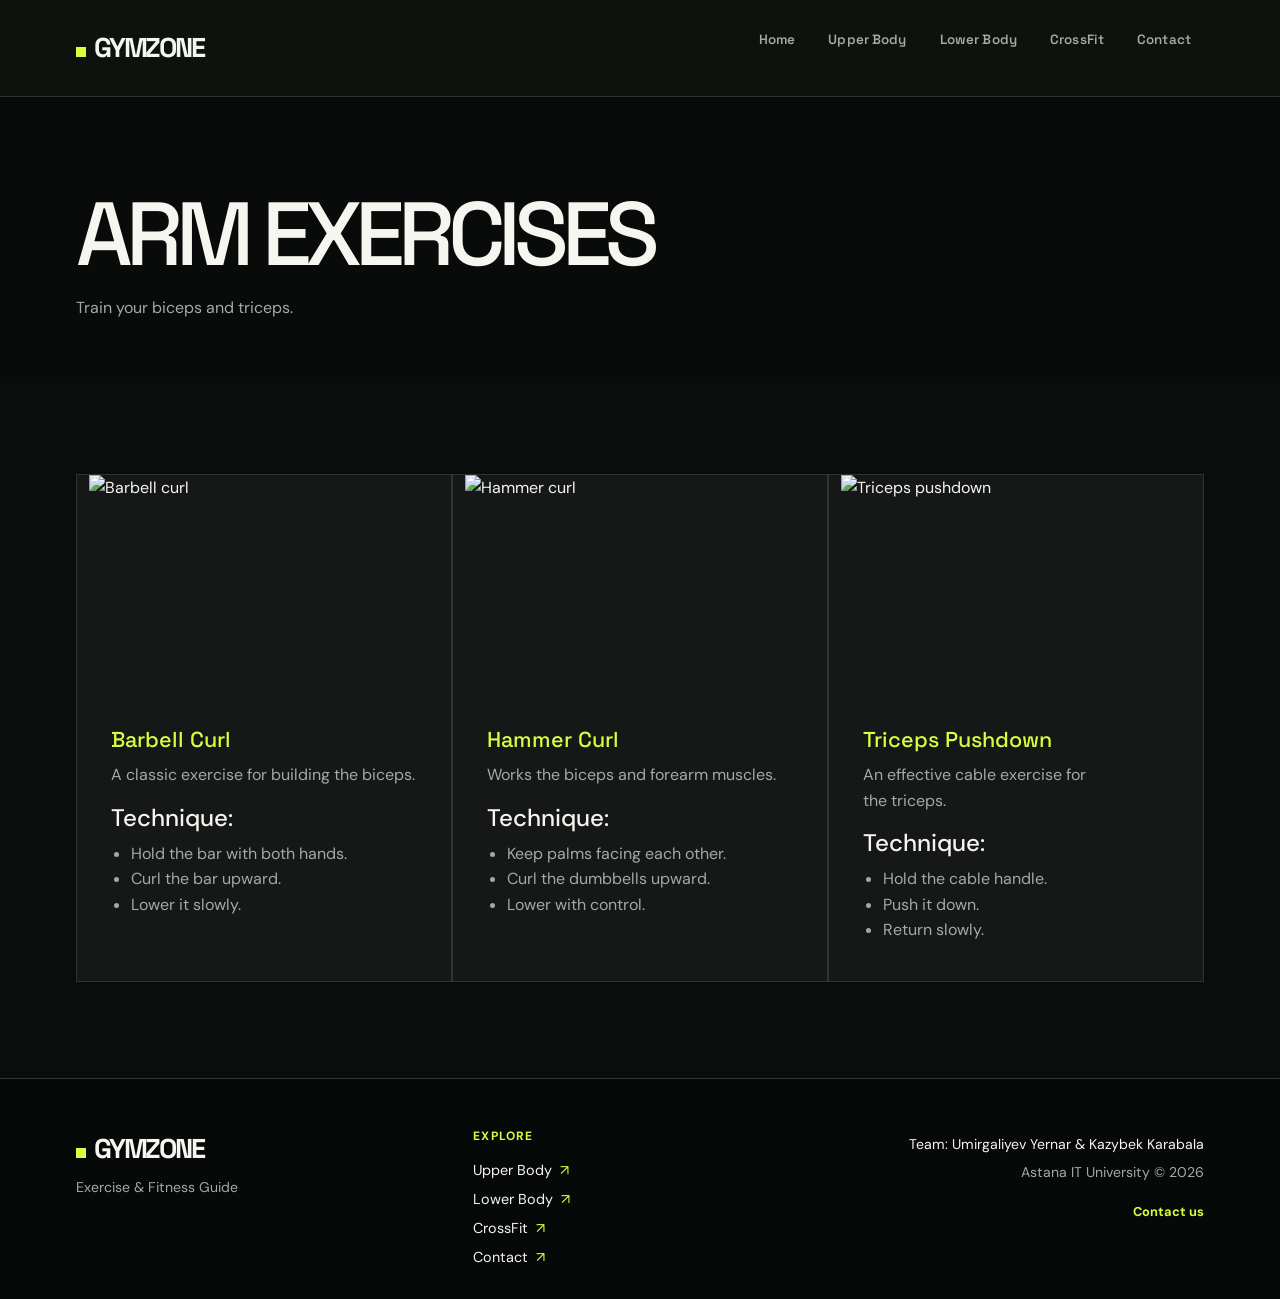
==== arms.html @ 1d73096d "Test-1 for assignment-3" ====
<!DOCTYPE html>
<html lang="en">
<head>
    <meta charset="UTF-8">
    <meta name="viewport" content="width=device-width, initial-scale=1.0">
    <title>Arm Exercises</title>
    <link href="https://cdn.jsdelivr.net/npm/bootstrap@5.3.3/dist/css/bootstrap.min.css" rel="stylesheet">
    <link rel="stylesheet" href="css/style.css">
</head>
<body>
<a class="skip-link" href="#main-content">Skip to main content</a>
<header id="main-header">
    <div class="container header-content">
        <a href="index.html" class="logo">GYMZONE</a>
        <nav>
            <ul class="nav-menu">
                <li><a href="index.html">Home</a></li>
                <li><a href="upper.html">Upper Body</a></li>
                <li><a href="lower.html">Lower Body</a></li>
                <li><a href="crossfit.html">CrossFit</a></li>
                <li><a href="contact.html">Contact</a></li>
            </ul>
        </nav>
    </div>
</header>
<main id="main-content">
    <section class="page-title">
        <div class="container">
            <h1>ARM EXERCISES</h1>
            <p>Train your biceps and triceps.</p>
        </div>
    </section>
    <section class="section">
        <div class="container">
            <div class="card-grid row g-4">
                <article class="exercise-card">
                    <img src="images/Barbell Curl.gif"
                         alt="Barbell curl">
                    <div class="exercise-content">
                        <h3>Barbell Curl</h3>
                        <p>
                            A classic exercise for
                            building the biceps.
                        </p>
                        <h4>Technique:</h4>
                        <ul>
                            <li>Hold the bar with both hands.</li>
                            <li>Curl the bar upward.</li>
                            <li>Lower it slowly.</li>
                        </ul>
                    </div>
                </article>
                <article class="exercise-card">
                    <img src="images/Hammer Curl.gif"
                         alt="Hammer curl">
                    <div class="exercise-content">
                        <h3>Hammer Curl</h3>
                        <p>
                            Works the biceps and
                            forearm muscles.
                        </p>
                        <h4>Technique:</h4>
                        <ul>
                            <li>Keep palms facing each other.</li>
                            <li>Curl the dumbbells upward.</li>
                            <li>Lower with control.</li>
                        </ul>
                    </div>
                </article>
                <article class="exercise-card">
                    <img src="images/Triceps Pushdown.gif"
                         alt="Triceps pushdown">
                    <div class="exercise-content">
                        <h3>Triceps Pushdown</h3>
                        <p>
                            An effective cable exercise
                            for the triceps.
                        </p>
                        <h4>Technique:</h4>
                        <ul>
                            <li>Hold the cable handle.</li>
                            <li>Push it down.</li>
                            <li>Return slowly.</li>
                        </ul>
                    </div>
                </article>
            </div>
        </div>
    </section>
</main>
<footer id="main-footer">
    <div class="container footer-content">
        <div class="footer-brand"><a href="index.html" class="logo">GYMZONE</a><p>Exercise &amp; Fitness Guide</p></div>
        <div class="footer-links"><a href="upper.html">Upper Body</a><a href="lower.html">Lower Body</a><a href="crossfit.html">CrossFit</a><a href="contact.html">Contact</a></div>
        <div class="footer-team"><p>Team: Umirgaliyev Yernar &amp; Kazybek Karabala</p><p>Astana IT University &copy; 2026</p><a class="footer-contact" href="mailto:ernarface12@gmail.com">Contact us</a></div>
    </div>
</footer>
</body>
</html>
---- css/style.css ----
@import url('https://fonts.googleapis.com/css2?family=DM+Sans:wght@400;500;600;700&family=Space+Grotesk:wght@500;600;700&display=swap');

:root {
    --paper: #0b0d0c;
    --surface: #151817;
    --ink: #f4f6ef;
    --muted: #a4aaa3;
    --line: #2e3530;
    --orange: #d7ff3f;
    --orange-dark: #b7e51d;
    --green: #202720;
    color-scheme: dark;
}

* { box-sizing: border-box; margin: 0; padding: 0; }
html { scroll-behavior: smooth; }
body { overflow-x: hidden; background: var(--paper); color: var(--ink); font-family: "DM Sans", sans-serif; line-height: 1.6; }
h1, h2, h3, .logo, .btn, .nav-menu a, .workout-table th, .sidebar-label, .card-button, #contact-form button { font-family: "Space Grotesk", sans-serif; }
h1, h2, h3, p { text-wrap: pretty; }
a { color: inherit; text-decoration: none; }
a:hover { color: var(--orange-dark); }
img { display: block; width: 100%; height: auto; }

.skip-link { position: absolute; top: 10px; left: 10px; z-index: 10; padding: 8px 12px; background: var(--orange); color: #fff; transform: translateY(-160%); }
.skip-link:focus { transform: translateY(0); }
a:focus-visible, button:focus-visible, input:focus-visible, select:focus-visible, textarea:focus-visible { outline: 3px solid var(--orange); outline-offset: 3px; }
.container { width: min(90%, 1180px); max-width: none; margin: 0 auto; }

.page-layout { display: grid; min-height: 100vh; grid-template-columns: 240px minmax(0, 1fr); grid-template-rows: auto 1fr auto; grid-template-areas: "header header" "sidebar main" "footer footer"; }
.site-header, #main-header { grid-area: header; position: relative; z-index: 2; padding: 21px 0; border-bottom: 1px solid var(--line); background: rgba(15, 18, 16, 0.96); }
.header-content { display: flex; align-items: center; justify-content: space-between; gap: 28px; }
.logo { color: var(--ink); font-size: 1.7rem; font-weight: 700; letter-spacing: -0.08em; }
.logo::before { display: inline-block; width: 10px; height: 10px; margin-right: 8px; background: var(--orange); content: ""; }
.nav-menu { display: flex; flex-wrap: wrap; justify-content: flex-end; gap: 7px; list-style: none; }
.nav-menu a { display: block; padding: 7px 12px; border: 1px solid transparent; border-radius: 999px; color: var(--muted); font-size: 0.84rem; font-weight: 600; letter-spacing: 0.01em; transition: color 180ms ease, border-color 180ms ease, background-color 180ms ease; }
.nav-menu a:hover, .nav-menu a:focus-visible { border-color: var(--line); background: var(--surface); color: var(--ink); }

.sidebar { grid-area: sidebar; padding: 38px 25px; border-right: 1px solid var(--line); background: #121613; color: var(--ink); }
.sidebar-label { color: var(--orange); font-size: 0.72rem; font-weight: 700; letter-spacing: 0.12em; }
.sidebar h2 { margin: 18px 0 13px; font-size: 1.75rem; line-height: 1.08; }
.sidebar > p:not(.sidebar-label) { color: var(--muted); font-size: 0.9rem; }
.sidebar-nav { display: flex; flex-direction: column; gap: 4px; margin-top: 30px; }
.sidebar-nav a { padding: 11px 0; border-bottom: 1px solid var(--line); color: var(--ink); font-size: 0.9rem; }
.sidebar-nav a::after { float: right; content: "↗"; color: var(--orange); }
.site-main { grid-area: main; min-width: 0; }

.hero { min-height: 580px; display: flex; align-items: center; background: #090b0a; color: var(--ink); }
.hero-content { display: grid; grid-template-columns: minmax(0, 0.9fr) minmax(320px, 1.1fr); align-items: center; gap: clamp(35px, 6vw, 90px); }
.hero h1 { max-width: 520px; margin-bottom: 22px; color: var(--ink); font-size: clamp(3.4rem, 7vw, 6.8rem); line-height: 0.92; letter-spacing: -0.08em; }
.hero p { max-width: 410px; margin-bottom: 30px; color: var(--muted); font-size: 1.05rem; }
.hero img { max-height: 540px; aspect-ratio: 4 / 5; border: 10px solid #202720; object-fit: cover; object-position: center; }
.btn { display: inline-flex; align-items: center; gap: 15px; padding: 13px 18px; background: var(--orange); color: #fff; font-size: 0.9rem; font-weight: 700; transition: background-color 180ms ease, transform 180ms ease; }
.btn::after { content: "↘"; font-size: 1.1rem; }
.btn:hover { background: var(--orange-dark); color: #fff; transform: translateY(-2px); }

.section { padding: clamp(58px, 8vw, 96px) 0; }
.section-title { margin-bottom: 35px; color: var(--ink); font-size: clamp(2rem, 4vw, 3.25rem); line-height: 1; letter-spacing: -0.07em; text-align: left; }
.card-grid { display: flex; flex-wrap: wrap; row-gap: 25px; margin-right: 0; margin-left: 0; }
.card-grid > .card:not([class*="col-"]) { flex: 1 1 30%; }
.card { display: flex; flex-direction: column; overflow: hidden; border: 1px solid var(--line); border-radius: 0; background: var(--surface); transition: border-color 180ms ease, transform 180ms ease, box-shadow 180ms ease; }
.card:hover { border-color: var(--orange); box-shadow: 8px 8px 0 rgba(215, 255, 63, 0.12); transform: translateY(-5px); }
.card img { height: 210px; object-fit: cover; }
.card-content { display: flex; flex: 1; flex-direction: column; align-items: flex-start; padding: 23px; }
.card h3 { margin-bottom: 8px; font-size: 1.35rem; }
.card p, .page-title p, .team-intro, .contact-copy { color: var(--muted); }
.card-button { margin-top: auto; padding-top: 20px; color: var(--orange-dark); font-size: 0.78rem; font-weight: 700; letter-spacing: 0.04em; text-transform: uppercase; }

.motivation, .team-section, .contact-section { background: #111512; }
.motivation { text-align: left; }
.motivation img { max-width: 760px; height: 330px; margin: 0 0 28px; object-fit: cover; }
.motivation h2 { max-width: 850px; color: var(--ink); font-size: clamp(1.8rem, 3.5vw, 3rem); line-height: 1.05; letter-spacing: -0.06em; }
.motivation p { margin-top: 15px; color: var(--orange-dark); font-weight: 700; }
.team-intro { max-width: 600px; margin: -14px 0 34px; }
.team-grid { display: grid; grid-template-columns: repeat(2, minmax(0, 1fr)); gap: 25px; max-width: 900px; }
.team-card { display: grid; grid-template-columns: 100px 1fr; align-items: center; gap: 20px; padding: 22px; border: 1px solid var(--line); background: var(--surface); }
.team-card h3 { font-size: 1.25rem; }
.team-card p { color: var(--muted); font-size: 0.88rem; }
.team-card .team-role { margin: 3px 0 8px; color: var(--orange); font-weight: 700; }
.profile-img { width: 100px; height: 100px; border: 4px solid var(--orange); object-fit: cover; }
.team-link, .footer-contact { display: inline-block; margin-top: 12px; color: var(--orange); font-size: 0.8rem; font-weight: 700; }

.gallery-section { background: var(--paper); }
.gallery { display: grid; grid-template-columns: repeat(3, minmax(0, 1fr)); gap: 15px; }
.gallery-item { position: relative; min-height: 220px; overflow: hidden; background: var(--ink); }
.gallery-item img { height: 100%; min-height: 220px; object-fit: cover; opacity: 0.86; transition: opacity 180ms ease, transform 180ms ease; }
.gallery-item figcaption { position: absolute; right: 0; bottom: 0; left: 0; padding: 14px; background: linear-gradient(transparent, rgba(24, 33, 30, 0.9)); color: #fff; font-family: "Space Grotesk", sans-serif; font-weight: 600; }
.gallery-item:hover img { opacity: 1; transform: scale(1.04); }

.page-title { padding: clamp(58px, 8vw, 95px) 0 42px; background: #090b0a; color: var(--ink); }
.page-title h1 { color: var(--ink); font-size: clamp(3rem, 7vw, 6rem); line-height: 0.95; letter-spacing: -0.08em; }
.page-title p { margin-top: 18px; color: var(--muted); }
.exercise-card { display: flex; flex: 1 1 30%; flex-direction: column; overflow: hidden; border: 1px solid var(--line); background: var(--surface); }
.exercise-card img { height: 230px; object-fit: cover; }
.exercise-card:hover { border-color: var(--orange); }
.exercise-content { flex: 1; padding: 22px; }
.exercise-content h3 { margin-bottom: 9px; color: var(--orange); font-size: 1.35rem; }
.exercise-content p, .exercise-content ul { color: var(--muted); }
.exercise-content ul { padding-left: 20px; }

.workout-table { width: 100%; margin-top: 30px; border-collapse: collapse; background: var(--surface); font-variant-numeric: tabular-nums; }
.workout-table th, .workout-table td { padding: 14px; border: 1px solid var(--line); text-align: left; }
.workout-table th { background: var(--orange); color: #10130f; font-size: 0.78rem; letter-spacing: 0.04em; text-transform: uppercase; }
.contact-grid { align-items: start; }
.contact-title { margin-bottom: 18px; }
.contact-subtitle { margin-top: 28px; color: var(--green); font-size: 1.35rem; }
.steps-list { margin: 12px 0 22px; padding-left: 24px; color: var(--muted); }
.steps-list li { padding: 4px 0; }

#contact-form { display: flex; flex-direction: column; gap: 9px; padding: clamp(22px, 4vw, 36px); border: 1px solid var(--line); border-radius: 0; background: var(--surface); }
#contact-form h2 { margin-bottom: 10px; color: var(--orange); font-size: 1.8rem; }
#contact-form label { margin-top: 5px; color: var(--ink); font-size: 0.88rem; font-weight: 700; }
#contact-form input, #contact-form select, #contact-form textarea { width: 100%; padding: 11px 12px; border: 1px solid var(--line); border-radius: 0; background: #0b0d0c; color: var(--ink); font: inherit; }
#contact-form input:focus, #contact-form select:focus, #contact-form textarea:focus { border-color: var(--orange); box-shadow: 0 0 0 3px rgba(215, 255, 63, 0.14); }
#contact-form button { margin-top: 12px; padding: 13px 18px; border: 0; border-radius: 0; background: var(--orange); color: #fff; cursor: pointer; font-size: 0.9rem; font-weight: 700; transition: background-color 180ms ease, transform 180ms ease; }
#contact-form button:hover { background: var(--orange-dark); transform: translateY(-2px); }

#main-footer { grid-area: footer; margin-top: 0; padding: 48px 0 30px; border-top: 1px solid var(--line); background: #070908; color: var(--ink); }
.footer-content { display: grid; grid-template-columns: 1.3fr 1fr 1.5fr; align-items: start; gap: 36px; }
.footer-brand .logo { color: var(--ink); }
.footer-brand p, .footer-content p { margin: 6px 0; color: var(--muted); font-size: 0.88rem; }
.footer-links { display: flex; flex-direction: column; gap: 6px; }
.footer-links::before { margin-bottom: 7px; color: var(--orange); content: "Explore"; font-size: 0.75rem; font-weight: 700; letter-spacing: 0.1em; text-transform: uppercase; }
.footer-links a { color: var(--ink); font-size: 0.9rem; }
.footer-links a::after { margin-left: 8px; color: var(--orange); content: "↗"; }
.footer-team { text-align: right; }
.footer-team p:first-child { color: var(--ink); }
.footer-contact, .team-link { color: var(--orange); }

@media (prefers-reduced-motion: reduce) {
    *, *::before, *::after { scroll-behavior: auto !important; transition-duration: 0.01ms !important; animation-duration: 0.01ms !important; animation-iteration-count: 1 !important; }
}

@media (max-width: 800px) {
    .page-layout { grid-template-columns: 1fr; grid-template-rows: auto auto 1fr auto; grid-template-areas: "header" "sidebar" "main" "footer"; }
    .sidebar { padding: 28px 5%; border-right: 0; border-bottom: 1px solid rgba(255, 255, 255, 0.2); }
    .sidebar-nav { flex-direction: row; flex-wrap: wrap; gap: 18px; margin-top: 18px; }
    .sidebar-nav a { border-bottom: 0; }
    .hero { min-height: auto; padding: 75px 0; }
    .hero-content { grid-template-columns: 1fr; }
    .hero img { max-width: 580px; aspect-ratio: 16 / 10; }
    .team-grid, .footer-content { grid-template-columns: 1fr; }
    .gallery { grid-template-columns: repeat(2, minmax(0, 1fr)); }
    .card-grid > .card:not([class*="col-"]) { flex-basis: 100%; }
    .footer-team { text-align: left; }
}

@media (max-width: 520px) {
    .header-content { align-items: flex-start; flex-direction: column; gap: 12px; }
    .nav-menu { justify-content: flex-start; gap: 2px; }
    .nav-menu a { padding: 6px 8px; font-size: 0.76rem; }
    .hero { padding: 58px 0; }
    .hero h1 { font-size: 3.5rem; }
    .hero img { border-width: 6px; }
    .gallery { grid-template-columns: 1fr; }
    .team-card { grid-template-columns: 1fr; }
    .profile-img { width: 84px; height: 84px; }
    .workout-table { font-size: 0.82rem; }
    .workout-table th, .workout-table td { padding: 10px 8px; }
}
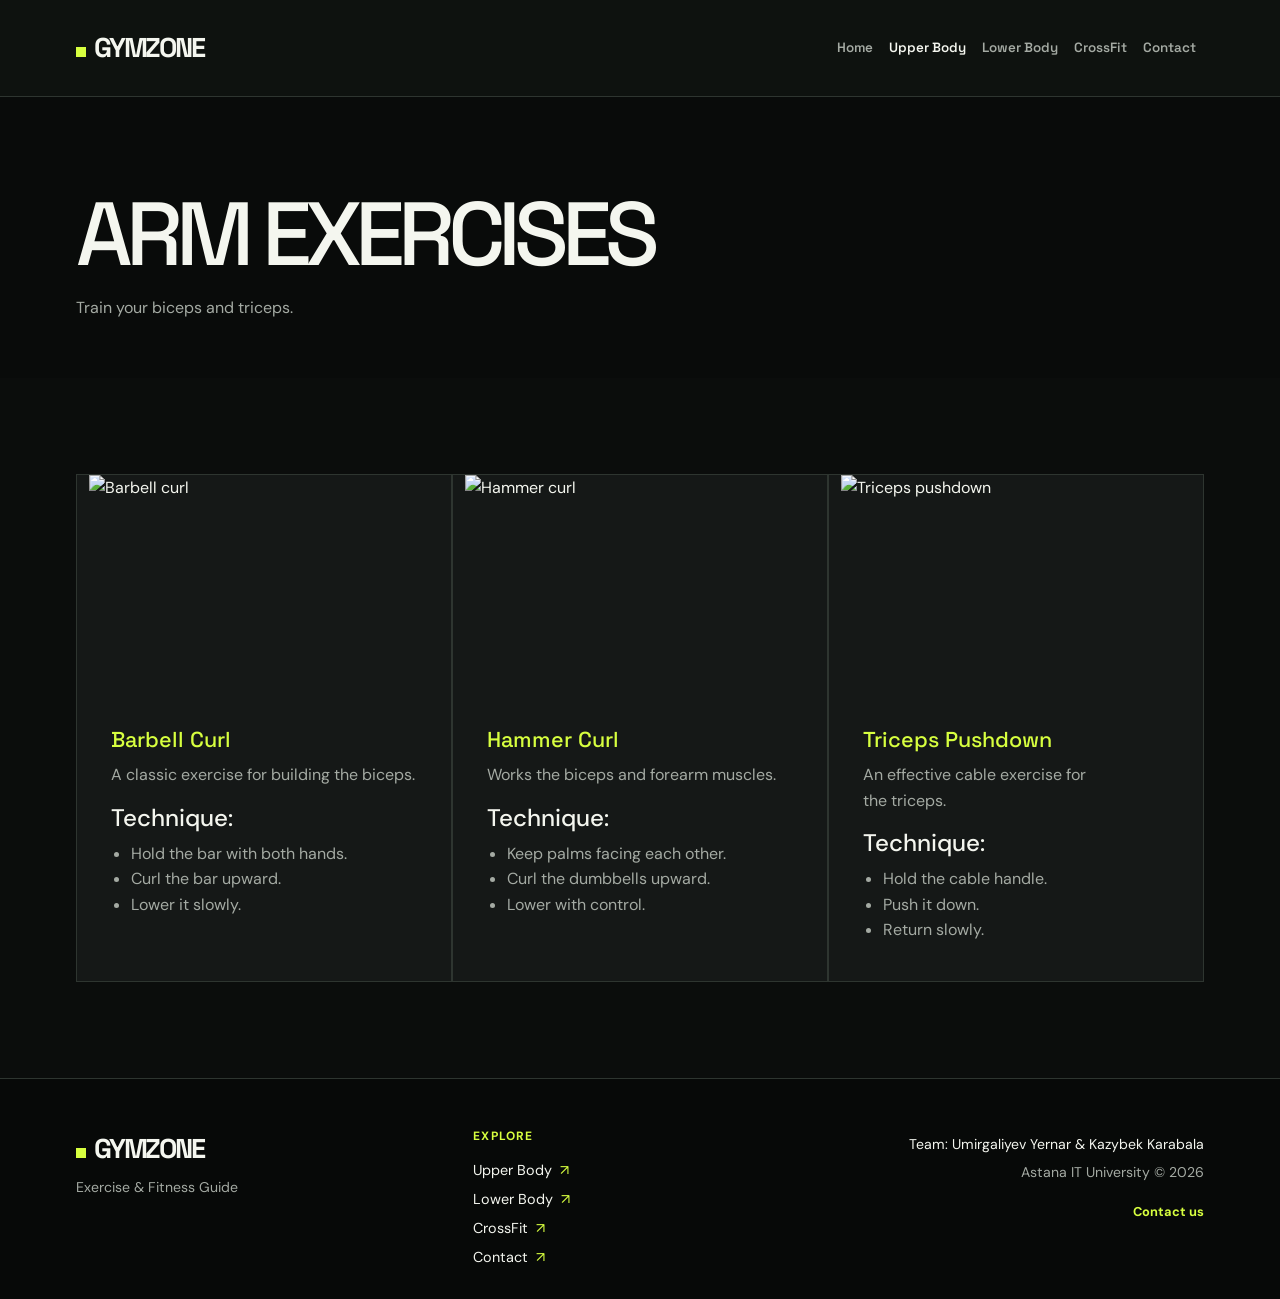
==== commit 23d43afa: "Test-2 for assignment-3" ====
--- a/arms.html
+++ b/arms.html
@@ -9,20 +9,7 @@
 </head>
 <body>
 <a class="skip-link" href="#main-content">Skip to main content</a>
-<header id="main-header">
-    <div class="container header-content">
-        <a href="index.html" class="logo">GYMZONE</a>
-        <nav>
-            <ul class="nav-menu">
-                <li><a href="index.html">Home</a></li>
-                <li><a href="upper.html">Upper Body</a></li>
-                <li><a href="lower.html">Lower Body</a></li>
-                <li><a href="crossfit.html">CrossFit</a></li>
-                <li><a href="contact.html">Contact</a></li>
-            </ul>
-        </nav>
-    </div>
-</header>
+<header id="main-header"><nav class="navbar navbar-expand-lg" aria-label="Main navigation"><div class="container"><a class="navbar-brand" href="index.html">GYMZONE</a><button class="navbar-toggler" type="button" data-bs-toggle="collapse" data-bs-target="#mainNavbar" aria-controls="mainNavbar" aria-expanded="false" aria-label="Toggle navigation"><span class="navbar-toggler-icon"></span></button><div class="collapse navbar-collapse" id="mainNavbar"><ul class="navbar-nav ms-auto"><li class="nav-item"><a class="nav-link" href="index.html">Home</a></li><li class="nav-item"><a class="nav-link active" aria-current="page" href="upper.html">Upper Body</a></li><li class="nav-item"><a class="nav-link" href="lower.html">Lower Body</a></li><li class="nav-item"><a class="nav-link" href="crossfit.html">CrossFit</a></li><li class="nav-item"><a class="nav-link" href="contact.html">Contact</a></li></ul></div></div></nav></header>
 <main id="main-content">
     <section class="page-title">
         <div class="container">
@@ -95,5 +82,6 @@
         <div class="footer-team"><p>Team: Umirgaliyev Yernar &amp; Kazybek Karabala</p><p>Astana IT University &copy; 2026</p><a class="footer-contact" href="mailto:ernarface12@gmail.com">Contact us</a></div>
     </div>
 </footer>
+<script src="https://cdn.jsdelivr.net/npm/bootstrap@5.3.3/dist/js/bootstrap.bundle.min.js"></script>
 </body>
 </html>
--- a/css/style.css
+++ b/css/style.css
@@ -126,6 +126,35 @@
 .footer-team p:first-child { color: var(--ink); }
 .footer-contact, .team-link { color: var(--orange); }
 
+/* Bootstrap components keep the GYMZONE visual language. */
+.navbar { --bs-navbar-color: var(--muted); --bs-navbar-hover-color: var(--ink); --bs-navbar-brand-color: var(--ink); --bs-navbar-brand-hover-color: var(--orange); --bs-navbar-toggler-border-color: var(--line); padding: 0; }
+.navbar-brand { color: var(--ink); font-family: "Space Grotesk", sans-serif; font-size: 1.7rem; font-weight: 700; letter-spacing: -0.08em; }
+.navbar-brand::before { display: inline-block; width: 10px; height: 10px; margin-right: 8px; background: var(--orange); content: ""; }
+.navbar .nav-link { color: var(--muted); font-family: "Space Grotesk", sans-serif; font-size: 0.84rem; font-weight: 600; }
+.navbar .nav-link:hover, .navbar .nav-link:focus-visible, .navbar .nav-link.active { color: var(--ink); }
+.navbar-toggler { padding: 6px 9px; }
+.navbar-toggler-icon { filter: invert(1); }
+.btn-primary { --bs-btn-color: #10130f; --bs-btn-bg: var(--orange); --bs-btn-border-color: var(--orange); --bs-btn-hover-color: #10130f; --bs-btn-hover-bg: var(--orange-dark); --bs-btn-hover-border-color: var(--orange-dark); }
+.btn-secondary { --bs-btn-color: var(--ink); --bs-btn-bg: var(--green); --bs-btn-border-color: var(--line); --bs-btn-hover-color: var(--ink); --bs-btn-hover-bg: #2b352b; --bs-btn-hover-border-color: var(--orange); }
+.btn-outline-primary { --bs-btn-color: var(--orange); --bs-btn-border-color: var(--orange); --bs-btn-hover-color: #10130f; --bs-btn-hover-bg: var(--orange); --bs-btn-hover-border-color: var(--orange); }
+.bootstrap-card { border: 1px solid var(--line); border-radius: 0; background: var(--surface); color: var(--ink); }
+.bootstrap-card .card-img-top { height: 180px; object-fit: cover; }
+.bootstrap-card .card-body { display: flex; flex-direction: column; }
+.bootstrap-card .btn { align-self: flex-start; margin-top: auto; }
+.carousel-shell { overflow: hidden; border: 1px solid var(--line); background: var(--surface); }
+.carousel-shell .carousel-item img { height: 420px; object-fit: cover; }
+.carousel-caption { right: 0; bottom: 0; left: 0; padding: 35px 20px 18px; background: linear-gradient(transparent, rgba(9, 11, 10, 0.9)); text-align: left; }
+.carousel-caption h3 { margin: 0; color: #fff; }
+
+/* Assignment 3 card group: this layout is intentionally not Bootstrap-driven. */
+.media-card-group { display: flex; flex-wrap: wrap; gap: 25px; }
+.media-card { display: flex; flex: 1 1 30%; flex-direction: column; min-width: 0; overflow: hidden; border: 1px solid var(--line); background: var(--surface); }
+.media-card img { height: 210px; object-fit: cover; }
+.media-card-content { display: flex; flex: 1; flex-direction: column; align-items: flex-start; padding: 23px; }
+.media-card-content h3 { margin-bottom: 8px; font-size: 1.35rem; }
+.media-card-content p { color: var(--muted); }
+.media-card-content .btn { margin-top: auto; }
+
 @media (prefers-reduced-motion: reduce) {
     *, *::before, *::after { scroll-behavior: auto !important; transition-duration: 0.01ms !important; animation-duration: 0.01ms !important; animation-iteration-count: 1 !important; }
 }
@@ -142,6 +171,10 @@
     .gallery { grid-template-columns: repeat(2, minmax(0, 1fr)); }
     .card-grid > .card:not([class*="col-"]) { flex-basis: 100%; }
     .footer-team { text-align: left; }
+    .media-card { flex-basis: calc(50% - 13px); }
+    .hero h1, .page-title h1 { font-size: clamp(2.8rem, 8vw, 4.8rem); }
+    .section-title { font-size: clamp(1.8rem, 5vw, 2.6rem); }
+    .carousel-shell .carousel-item img { height: 330px; }
 }
 
 @media (max-width: 520px) {
@@ -156,4 +189,8 @@
     .profile-img { width: 84px; height: 84px; }
     .workout-table { font-size: 0.82rem; }
     .workout-table th, .workout-table td { padding: 10px 8px; }
+    .media-card { flex-basis: 100%; }
+    .hero h1, .page-title h1 { font-size: 3rem; }
+    .section-title { font-size: 1.9rem; }
+    .carousel-shell .carousel-item img { height: 250px; }
 }
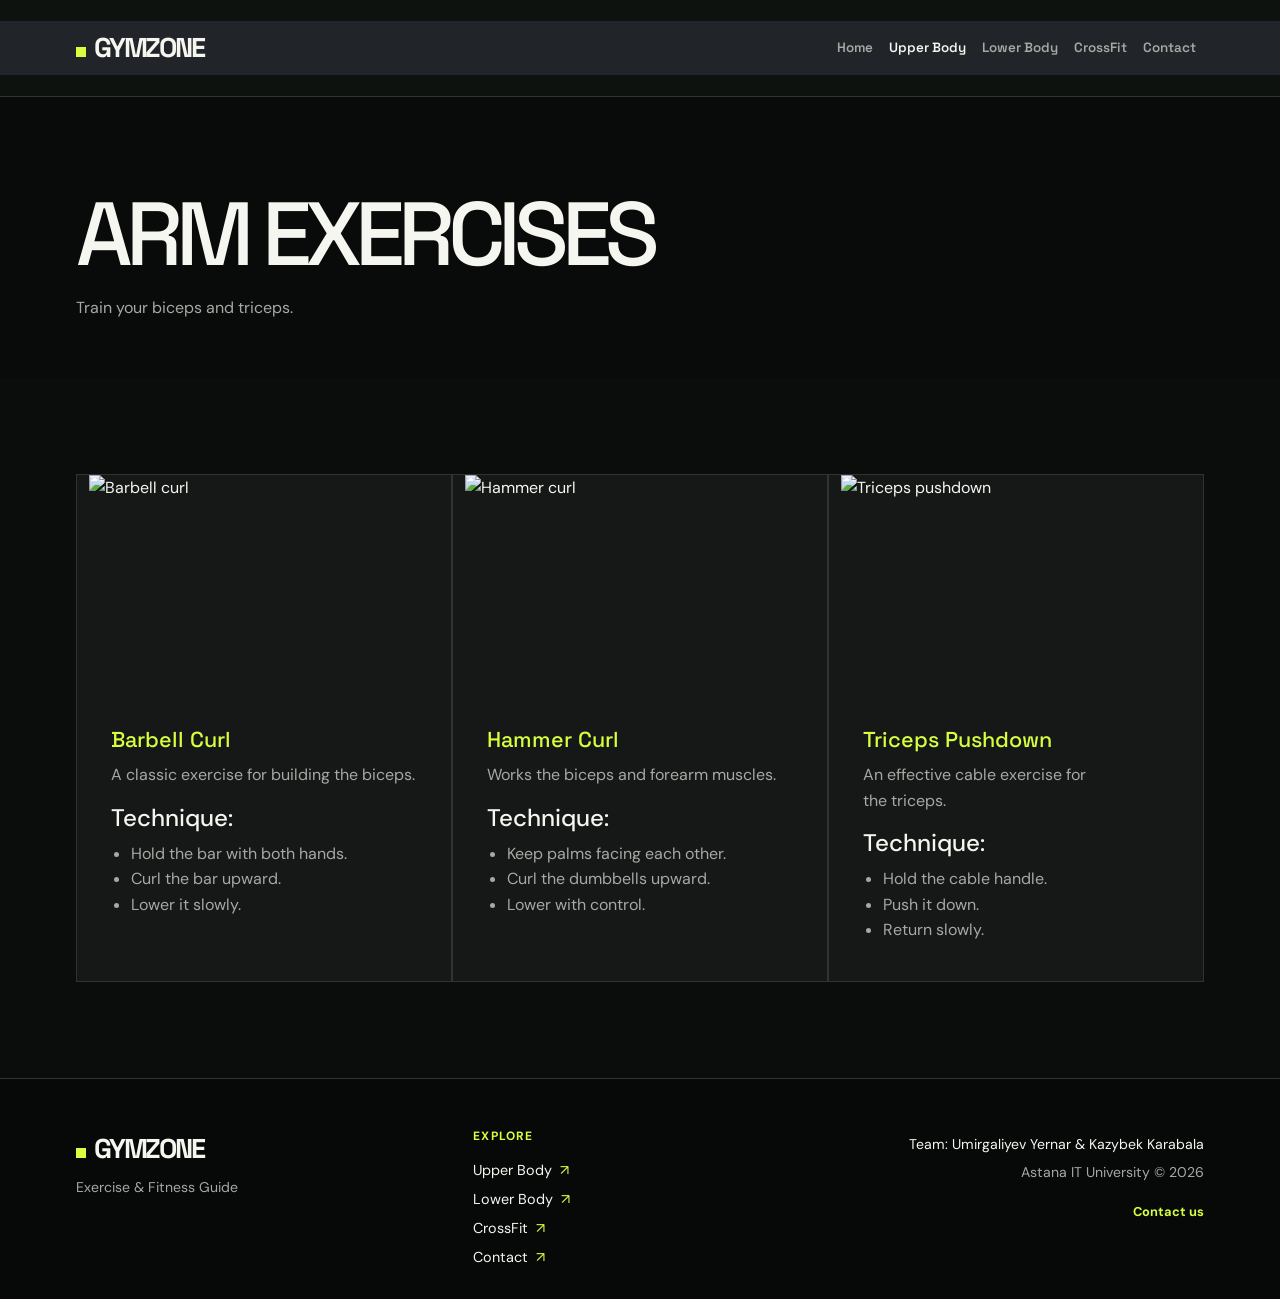
==== commit 7bc84b10: "Test-3 for assignment-3" ====
--- a/arms.html
+++ b/arms.html
@@ -4,12 +4,12 @@
     <meta charset="UTF-8">
     <meta name="viewport" content="width=device-width, initial-scale=1.0">
     <title>Arm Exercises</title>
-    <link href="https://cdn.jsdelivr.net/npm/bootstrap@5.3.3/dist/css/bootstrap.min.css" rel="stylesheet">
+    <link href="vendor/bootstrap/bootstrap.min.css" rel="stylesheet">
     <link rel="stylesheet" href="css/style.css">
 </head>
 <body>
 <a class="skip-link" href="#main-content">Skip to main content</a>
-<header id="main-header"><nav class="navbar navbar-expand-lg" aria-label="Main navigation"><div class="container"><a class="navbar-brand" href="index.html">GYMZONE</a><button class="navbar-toggler" type="button" data-bs-toggle="collapse" data-bs-target="#mainNavbar" aria-controls="mainNavbar" aria-expanded="false" aria-label="Toggle navigation"><span class="navbar-toggler-icon"></span></button><div class="collapse navbar-collapse" id="mainNavbar"><ul class="navbar-nav ms-auto"><li class="nav-item"><a class="nav-link" href="index.html">Home</a></li><li class="nav-item"><a class="nav-link active" aria-current="page" href="upper.html">Upper Body</a></li><li class="nav-item"><a class="nav-link" href="lower.html">Lower Body</a></li><li class="nav-item"><a class="nav-link" href="crossfit.html">CrossFit</a></li><li class="nav-item"><a class="nav-link" href="contact.html">Contact</a></li></ul></div></div></nav></header>
+<header id="main-header"><nav class="navbar navbar-expand-lg navbar-dark bg-dark" aria-label="Main navigation"><div class="container"><a class="navbar-brand" href="index.html">GYMZONE</a><button class="navbar-toggler" type="button" data-bs-toggle="collapse" data-bs-target="#mainNavbar" aria-controls="mainNavbar" aria-expanded="false" aria-label="Toggle navigation"><span class="navbar-toggler-icon"></span></button><div class="collapse navbar-collapse" id="mainNavbar"><ul class="navbar-nav ms-auto"><li class="nav-item"><a class="nav-link" href="index.html">Home</a></li><li class="nav-item"><a class="nav-link active" aria-current="page" href="upper.html">Upper Body</a></li><li class="nav-item"><a class="nav-link" href="lower.html">Lower Body</a></li><li class="nav-item"><a class="nav-link" href="crossfit.html">CrossFit</a></li><li class="nav-item"><a class="nav-link" href="contact.html">Contact</a></li></ul></div></div></nav></header>
 <main id="main-content">
     <section class="page-title">
         <div class="container">
@@ -82,6 +82,6 @@
         <div class="footer-team"><p>Team: Umirgaliyev Yernar &amp; Kazybek Karabala</p><p>Astana IT University &copy; 2026</p><a class="footer-contact" href="mailto:ernarface12@gmail.com">Contact us</a></div>
     </div>
 </footer>
-<script src="https://cdn.jsdelivr.net/npm/bootstrap@5.3.3/dist/js/bootstrap.bundle.min.js"></script>
+<script src="vendor/bootstrap/bootstrap.bundle.min.js"></script>
 </body>
 </html>
--- a/css/style.css
+++ b/css/style.css
@@ -21,7 +21,7 @@
 a:hover { color: var(--orange-dark); }
 img { display: block; width: 100%; height: auto; }
 
-.skip-link { position: absolute; top: 10px; left: 10px; z-index: 10; padding: 8px 12px; background: var(--orange); color: #fff; transform: translateY(-160%); }
+.skip-link { position: absolute; top: 10px; left: 10px; z-index: 10; padding: 8px 12px; background: var(--orange); color: #10130f; transform: translateY(-160%); }
 .skip-link:focus { transform: translateY(0); }
 a:focus-visible, button:focus-visible, input:focus-visible, select:focus-visible, textarea:focus-visible { outline: 3px solid var(--orange); outline-offset: 3px; }
 .container { width: min(90%, 1180px); max-width: none; margin: 0 auto; }
@@ -49,9 +49,9 @@
 .hero h1 { max-width: 520px; margin-bottom: 22px; color: var(--ink); font-size: clamp(3.4rem, 7vw, 6.8rem); line-height: 0.92; letter-spacing: -0.08em; }
 .hero p { max-width: 410px; margin-bottom: 30px; color: var(--muted); font-size: 1.05rem; }
 .hero img { max-height: 540px; aspect-ratio: 4 / 5; border: 10px solid #202720; object-fit: cover; object-position: center; }
-.btn { display: inline-flex; align-items: center; gap: 15px; padding: 13px 18px; background: var(--orange); color: #fff; font-size: 0.9rem; font-weight: 700; transition: background-color 180ms ease, transform 180ms ease; }
+.btn { display: inline-flex; align-items: center; gap: 10px; border-radius: 0; font-size: 0.9rem; font-weight: 700; transition: background-color 180ms ease, border-color 180ms ease, color 180ms ease, transform 180ms ease; }
 .btn::after { content: "↘"; font-size: 1.1rem; }
-.btn:hover { background: var(--orange-dark); color: #fff; transform: translateY(-2px); }
+.btn:hover { transform: translateY(-2px); }
 
 .section { padding: clamp(58px, 8vw, 96px) 0; }
 .section-title { margin-bottom: 35px; color: var(--ink); font-size: clamp(2rem, 4vw, 3.25rem); line-height: 1; letter-spacing: -0.07em; text-align: left; }
@@ -68,8 +68,8 @@
 .motivation, .team-section, .contact-section { background: #111512; }
 .motivation { text-align: left; }
 .motivation img { max-width: 760px; height: 330px; margin: 0 0 28px; object-fit: cover; }
-.motivation h2 { max-width: 850px; color: var(--ink); font-size: clamp(1.8rem, 3.5vw, 3rem); line-height: 1.05; letter-spacing: -0.06em; }
-.motivation p { margin-top: 15px; color: var(--orange-dark); font-weight: 700; }
+.motivation blockquote { max-width: 850px; margin: 0; color: var(--ink); font-family: "Space Grotesk", sans-serif; font-size: clamp(1.8rem, 3.5vw, 3rem); font-weight: 600; line-height: 1.05; letter-spacing: -0.06em; }
+.motivation cite { display: block; margin-top: 15px; color: var(--orange-dark); font-style: normal; font-weight: 700; }
 .team-intro { max-width: 600px; margin: -14px 0 34px; }
 .team-grid { display: grid; grid-template-columns: repeat(2, minmax(0, 1fr)); gap: 25px; max-width: 900px; }
 .team-card { display: grid; grid-template-columns: 100px 1fr; align-items: center; gap: 20px; padding: 22px; border: 1px solid var(--line); background: var(--surface); }
@@ -98,21 +98,26 @@
 .exercise-content ul { padding-left: 20px; }
 
 .workout-table { width: 100%; margin-top: 30px; border-collapse: collapse; background: var(--surface); font-variant-numeric: tabular-nums; }
+.workout-table caption { padding: 0 0 10px; caption-side: top; color: var(--muted); text-align: left; }
 .workout-table th, .workout-table td { padding: 14px; border: 1px solid var(--line); text-align: left; }
 .workout-table th { background: var(--orange); color: #10130f; font-size: 0.78rem; letter-spacing: 0.04em; text-transform: uppercase; }
 .contact-grid { align-items: start; }
 .contact-title { margin-bottom: 18px; }
-.contact-subtitle { margin-top: 28px; color: var(--green); font-size: 1.35rem; }
+.contact-subtitle { margin-top: 28px; color: var(--orange); font-size: 1.35rem; }
 .steps-list { margin: 12px 0 22px; padding-left: 24px; color: var(--muted); }
 .steps-list li { padding: 4px 0; }
 
 #contact-form { display: flex; flex-direction: column; gap: 9px; padding: clamp(22px, 4vw, 36px); border: 1px solid var(--line); border-radius: 0; background: var(--surface); }
 #contact-form h2 { margin-bottom: 10px; color: var(--orange); font-size: 1.8rem; }
 #contact-form label { margin-top: 5px; color: var(--ink); font-size: 0.88rem; font-weight: 700; }
-#contact-form input, #contact-form select, #contact-form textarea { width: 100%; padding: 11px 12px; border: 1px solid var(--line); border-radius: 0; background: #0b0d0c; color: var(--ink); font: inherit; }
-#contact-form input:focus, #contact-form select:focus, #contact-form textarea:focus { border-color: var(--orange); box-shadow: 0 0 0 3px rgba(215, 255, 63, 0.14); }
-#contact-form button { margin-top: 12px; padding: 13px 18px; border: 0; border-radius: 0; background: var(--orange); color: #fff; cursor: pointer; font-size: 0.9rem; font-weight: 700; transition: background-color 180ms ease, transform 180ms ease; }
+#contact-form legend { color: var(--ink); font-size: 0.88rem; font-weight: 700; }
+#contact-form input:not([type="checkbox"]):not([type="radio"]), #contact-form select, #contact-form textarea { width: 100%; padding: 11px 12px; border: 1px solid var(--line); border-radius: 0; background: #0b0d0c; color: var(--ink); font: inherit; }
+#contact-form input:not([type="checkbox"]):not([type="radio"]):focus, #contact-form select:focus, #contact-form textarea:focus { border-color: var(--orange); box-shadow: 0 0 0 3px rgba(215, 255, 63, 0.14); }
+#contact-form .form-check-input { border-color: var(--muted); background-color: #0b0d0c; }
+#contact-form .form-check-input:checked { border-color: var(--orange); background-color: var(--orange); }
+#contact-form button { margin-top: 12px; padding: 13px 18px; border: 0; border-radius: 0; background: var(--orange); color: #10130f; cursor: pointer; font-size: 0.9rem; font-weight: 700; transition: background-color 180ms ease, transform 180ms ease; }
 #contact-form button:hover { background: var(--orange-dark); transform: translateY(-2px); }
+#contact-form .input-group-text { border-color: var(--line); border-radius: 0; background: var(--green); color: var(--ink); }
 
 #main-footer { grid-area: footer; margin-top: 0; padding: 48px 0 30px; border-top: 1px solid var(--line); background: #070908; color: var(--ink); }
 .footer-content { display: grid; grid-template-columns: 1.3fr 1fr 1.5fr; align-items: start; gap: 36px; }
@@ -134,7 +139,7 @@
 .navbar .nav-link:hover, .navbar .nav-link:focus-visible, .navbar .nav-link.active { color: var(--ink); }
 .navbar-toggler { padding: 6px 9px; }
 .navbar-toggler-icon { filter: invert(1); }
-.btn-primary { --bs-btn-color: #10130f; --bs-btn-bg: var(--orange); --bs-btn-border-color: var(--orange); --bs-btn-hover-color: #10130f; --bs-btn-hover-bg: var(--orange-dark); --bs-btn-hover-border-color: var(--orange-dark); }
+.btn-primary { --bs-btn-color: #10130f; --bs-btn-bg: var(--orange); --bs-btn-border-color: var(--orange); --bs-btn-hover-color: #10130f; --bs-btn-hover-bg: var(--orange-dark); --bs-btn-hover-border-color: var(--orange-dark); --bs-btn-active-color: #10130f; --bs-btn-active-bg: var(--orange-dark); --bs-btn-active-border-color: var(--orange-dark); }
 .btn-secondary { --bs-btn-color: var(--ink); --bs-btn-bg: var(--green); --bs-btn-border-color: var(--line); --bs-btn-hover-color: var(--ink); --bs-btn-hover-bg: #2b352b; --bs-btn-hover-border-color: var(--orange); }
 .btn-outline-primary { --bs-btn-color: var(--orange); --bs-btn-border-color: var(--orange); --bs-btn-hover-color: #10130f; --bs-btn-hover-bg: var(--orange); --bs-btn-hover-border-color: var(--orange); }
 .bootstrap-card { border: 1px solid var(--line); border-radius: 0; background: var(--surface); color: var(--ink); }
@@ -154,6 +159,7 @@
 .media-card-content h3 { margin-bottom: 8px; font-size: 1.35rem; }
 .media-card-content p { color: var(--muted); }
 .media-card-content .btn { margin-top: auto; }
+.media-card .card-button { align-self: flex-start; padding-top: var(--bs-btn-padding-y); color: var(--orange); }
 
 @media (prefers-reduced-motion: reduce) {
     *, *::before, *::after { scroll-behavior: auto !important; transition-duration: 0.01ms !important; animation-duration: 0.01ms !important; animation-iteration-count: 1 !important; }
@@ -193,4 +199,4 @@
     .hero h1, .page-title h1 { font-size: 3rem; }
     .section-title { font-size: 1.9rem; }
     .carousel-shell .carousel-item img { height: 250px; }
-}+}
